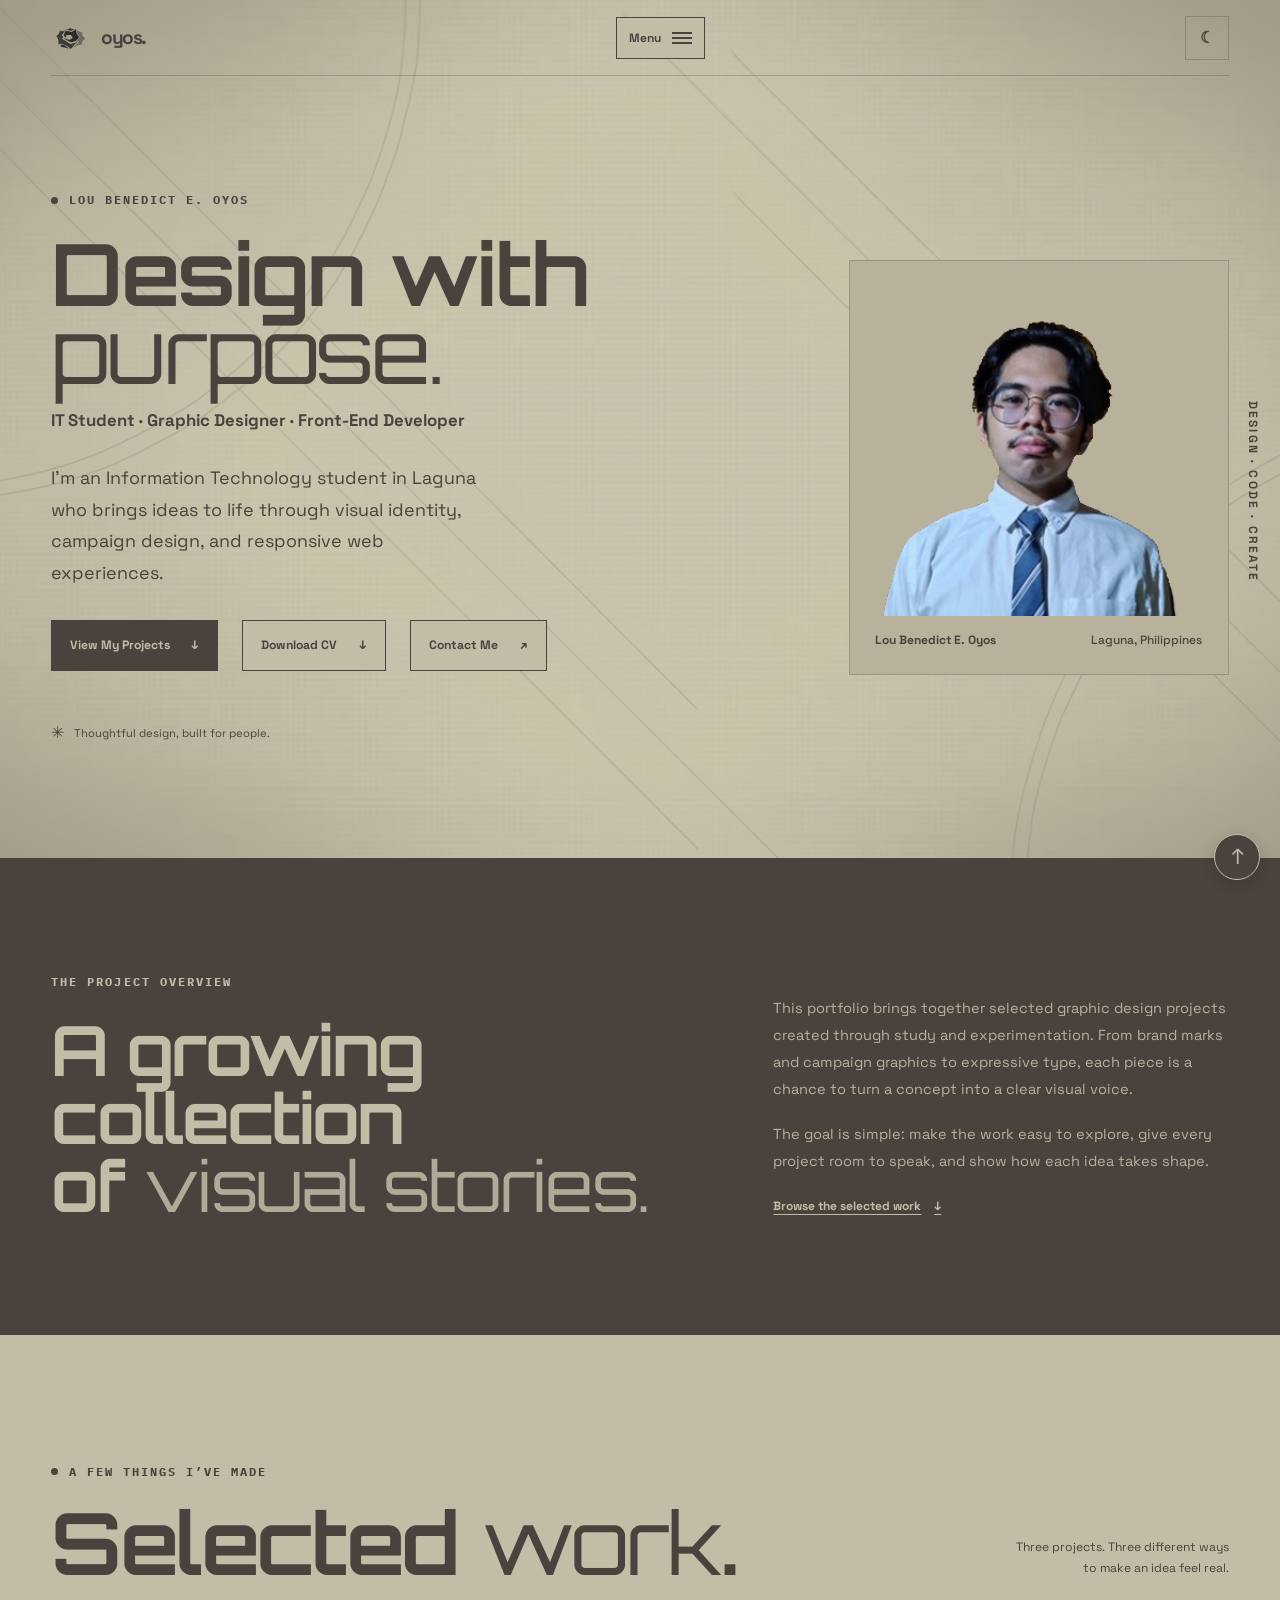
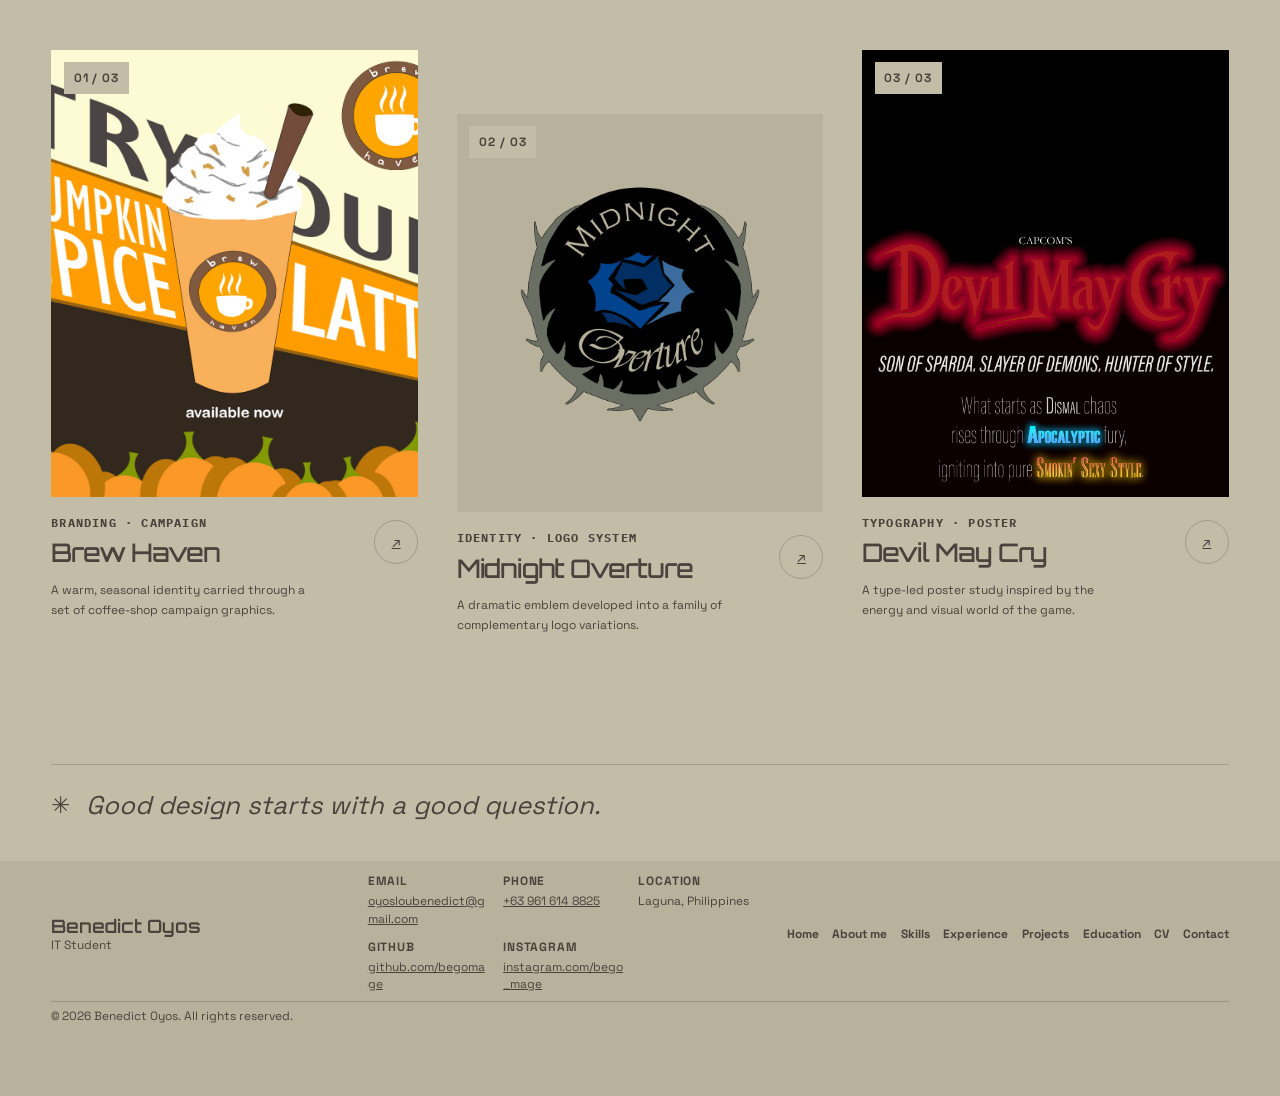
==== Final Project Oyos/index.html @ 5e1249a6 "Add files via upload" ====
<!doctype html>
<html lang="en">
  <head>
    <meta charset="utf-8">
    <meta name="viewport" content="width=device-width, initial-scale=1">
    <meta name="theme-color" content="#f5f1e8">
    <meta
      name="description"
      content="A graphic design portfolio by Oyos, featuring visual identities, campaign graphics, and typography."
    >
    <title>Oyos — Graphic Design Portfolio</title>
    <script>
      try {
        const theme = window.localStorage.getItem("oyos-theme");
        if (theme === "light" || theme === "dark") {
          document.documentElement.dataset.theme = theme;
        }
      } catch (error) {
        console.error("Unable to read the saved theme preference.", error);
      }
    </script>
    <link rel="stylesheet" href="styles.css">
    <script src="script.js" defer></script>
  </head>
  <body>
    <a class="skip-link" href="#main">Skip to content</a>

    <header class="site-header">
      <a class="wordmark" href="#home" aria-label="Oyos, home">
        <img class="wordmark-mark" src="assets/midnight-overture/MidnightOverture%20Icon%20Logo.png" alt="" aria-hidden="true">
        <span>oyos<span class="wordmark-period">.</span></span>
      </a>

      <button
        class="menu-toggle"
        type="button"
        aria-expanded="false"
        aria-controls="site-nav"
      >
        <span class="menu-toggle-label">Menu</span>
        <span class="menu-toggle-icon" aria-hidden="true"></span>
      </button>

      <nav class="site-nav" id="site-nav" aria-label="Main navigation">
        <a href="index.html#home" aria-current="page">Home</a>
        <a href="about.html">About me</a>
        <a href="skills.html">Skills</a>
        <a href="experience.html">Experience</a>
        <a href="projects.html">Projects</a>
        <a href="education.html">Education</a>
        <a href="cv.html">CV</a>
        <a href="contact.html">Contact</a>
      </nav>
      <button class="theme-toggle" type="button" aria-label="Switch to dark mode" aria-pressed="false" title="Switch to dark mode">
        <span class="theme-toggle-icon" aria-hidden="true">☾</span>
        <span class="theme-toggle-label">Dark mode</span>
      </button>
    </header>

    <main id="main">
      <section class="hero page-wrap" id="home" aria-labelledby="hero-title">
        <div class="hero-copy">
          <p class="eyebrow"><span class="eyebrow-dot"></span> Lou Benedict E. Oyos</p>
          <h1 id="hero-title">Design with<br><em>purpose.</em></h1>
          <p class="hero-title">IT Student · Graphic Designer · Front-End Developer</p>
          <p class="hero-intro">
            I’m an Information Technology student in Laguna who brings ideas to
            life through visual identity, campaign design, and responsive web
            experiences.
          </p>
          <div class="hero-actions">
            <a class="button button-dark" href="#work">View My Projects <span aria-hidden="true">↓</span></a>
            <a class="button button-outline" href="assets/cv%20oyos%20last.pdf" download="Lou-Benedict-Oyos-CV.pdf">Download CV <span aria-hidden="true">↓</span></a>
            <a class="button button-outline" href="contact.html">Contact Me <span aria-hidden="true">↗</span></a>
          </div>
          <p class="hero-note"><span aria-hidden="true">✳</span> Thoughtful design, built for people.</p>
        </div>

        <div class="hero-visual hero-visual-profile">
          <figure class="hero-art hero-profile">
            <img
              src="assets/profile-photo.png"
              alt="Portrait of Lou Benedict E. Oyos wearing glasses, a white shirt, and a tie."
              fetchpriority="high"
            >
            <figcaption>
              <span>Lou Benedict E. Oyos</span>
              <span>Laguna, Philippines</span>
            </figcaption>
          </figure>
          <span class="hero-side-note" aria-hidden="true">DESIGN · CODE · CREATE</span>
        </div>
      </section>

      <section class="overview-band" id="overview" aria-labelledby="overview-title">
        <div class="page-wrap overview-layout">
          <div>
            <p class="eyebrow eyebrow-light">The project overview</p>
            <h2 id="overview-title">A growing collection<br>of <em>visual stories.</em></h2>
          </div>
          <div class="overview-copy">
            <p>
              This portfolio brings together selected graphic design projects
              created through study and experimentation. From brand marks and
              campaign graphics to expressive type, each piece is a chance to
              turn a concept into a clear visual voice.
            </p>
            <p>
              The goal is simple: make the work easy to explore, give every
              project room to speak, and show how each idea takes shape.
            </p>
            <a class="text-link text-link-light" href="#work">Browse the selected work <span aria-hidden="true">↓</span></a>
          </div>
        </div>
      </section>

      <section class="work-section page-wrap" id="work" aria-labelledby="work-title">
        <div class="section-heading">
          <div>
            <p class="eyebrow"><span class="eyebrow-dot"></span> A few things I’ve made</p>
            <h2 id="work-title">Selected <em>work</em><span class="heading-period">.</span></h2>
          </div>
          <p class="section-aside">Three projects. Three different ways<br>to make an idea feel real.</p>
        </div>

        <div class="project-grid">
          <article class="project-card">
            <div class="project-image project-image-tall">
              <img
                src="assets/brewhaven/brew-haven-campaign.jpg"
                alt="Brew Haven seasonal campaign graphic featuring a Pumpkin Spice Latte."
                loading="lazy"
              >
              <span class="project-number">01 / 03</span>
            </div>
            <div class="project-meta">
              <div>
                <p class="project-category">Branding · Campaign</p>
                <h3>Brew Haven</h3>
              </div>
              <a class="project-arrow" href="projects/brew-haven/index.html" aria-label="View Brew Haven project details">↗</a>
            </div>
            <p class="project-description">A warm, seasonal identity carried through a set of coffee-shop campaign graphics.</p>
          </article>

          <article class="project-card project-card-offset">
            <div class="project-image project-image-square">
              <img
                src="assets/midnight-overture/midnight-overture-badge.jpg"
                alt="Midnight Overture badge logo with a blue rose, dark crest, and silver edging."
                loading="lazy"
              >
              <span class="project-number">02 / 03</span>
            </div>
            <div class="project-meta">
              <div>
                <p class="project-category">Identity · Logo system</p>
                <h3>Midnight Overture</h3>
              </div>
              <a class="project-arrow" href="projects/midnight-overture/index.html" aria-label="View Midnight Overture project details">↗</a>
            </div>
            <p class="project-description">A dramatic emblem developed into a family of complementary logo variations.</p>
          </article>

          <article class="project-card">
            <div class="project-image project-image-tall">
              <img
                src="assets/typography/devil-may-cry-typography.jpg"
                alt="Dark Devil May Cry typography poster with glowing red lettering and colorful type details."
                loading="lazy"
              >
              <span class="project-number">03 / 03</span>
            </div>
            <div class="project-meta">
              <div>
                <p class="project-category">Typography · Poster</p>
                <h3>Devil May Cry</h3>
              </div>
              <a class="project-arrow" href="projects/typography/index.html" aria-label="View Devil May Cry typography project details">↗</a>
            </div>
            <p class="project-description">A type-led poster study inspired by the energy and visual world of the game.</p>
          </article>
        </div>
      </section>

      <section class="closing-note page-wrap" aria-label="Portfolio note">
        <span class="closing-star" aria-hidden="true">✳</span>
        <p>Good design starts with a good question.</p>
      </section>
    </main>

    <a class="back-to-top" href="#" aria-label="Back to top">↑</a>

    <footer class="site-footer">
      <div class="page-wrap footer-inner">
        <div class="footer-identity">
          <p class="footer-name">Benedict Oyos</p>
          <p class="footer-title">IT Student</p>
        </div>
        <div class="footer-contact">
          <p><span>Email</span> <a href="mailto:oyosloubenedict@gmail.com">oyosloubenedict@gmail.com</a></p>
          <p><span>Phone</span> <a href="tel:+639616148825">+63 961 614 8825</a></p>
          <p><span>Location</span> Laguna, Philippines</p>
          <p><span>GitHub</span> <a href="https://github.com/begomage" target="_blank" rel="noopener noreferrer">github.com/begomage</a></p>
          <p><span>Instagram</span> <a href="https://www.instagram.com/bego_mage/" target="_blank" rel="noopener noreferrer">instagram.com/bego_mage</a></p>
        </div>
        <nav class="footer-nav" aria-label="Quick navigation">
          <a href="#home">Home</a>
          <a href="about.html">About me</a>
          <a href="skills.html">Skills</a>
          <a href="experience.html">Experience</a>
          <a href="projects.html">Projects</a>
          <a href="education.html">Education</a>
          <a href="cv.html">CV</a>
          <a href="contact.html">Contact</a>
        </nav>
        <p class="footer-copyright">© 2026 Benedict Oyos. All rights reserved.</p>
      </div>
    </footer>
  </body>
</html>
---- Final Project Oyos/styles.css ----
@import url("https://fonts.googleapis.com/css2?family=IBM+Plex+Mono:wght@400;500;600&family=Orbitron:wght@400;500;600;700&family=Space+Grotesk:wght@400;500;600;700&display=swap");

:root {
  color-scheme: light;
  --palette-deep: #4b413d;
  --palette-dark: #594e4a;
  --palette-muted: #b0ab98;
  --palette-mid: #b8b29d;
  --palette-light: #c3bda8;
  --paper: var(--palette-light);
  --paper-deep: var(--palette-mid);
  --ink: var(--palette-deep);
  --ink-soft: var(--palette-deep);
  --accent: var(--palette-deep);
  --accent-dark: var(--palette-deep);
  --line: rgba(75, 65, 61, 0.28);
  --surface: rgba(195, 189, 168, 0.62);
  --surface-hover: var(--palette-light);
  --display: "Orbitron", "Bahnschrift", "Segoe UI", sans-serif;
  --sans: "Space Grotesk", "Segoe UI", sans-serif;
  --mono: "IBM Plex Mono", Consolas, monospace;
}

:root[data-theme="dark"] {
  color-scheme: dark;
  --palette-deep: #2d2626;
  --palette-dark: #403737;
  --palette-muted: #514847;
  --palette-mid: #706665;
  --palette-light: #948b89;
  --paper: #2d2626;
  --paper-deep: #403737;
  --ink: #b7adab;
  --ink-soft: #b7adab;
  --accent: #b7adab;
  --accent-dark: #b7adab;
  --line: rgba(148, 139, 137, 0.32);
  --surface: #403737;
  --surface-hover: #514847;
}

* {
  box-sizing: border-box;
}

html {
  scroll-behavior: smooth;
  scroll-padding-top: 5.5rem;
}

body {
  margin: 0;
  background-color: var(--paper);
  background-image: url("imagebg/nierupscalebg.png");
  background-repeat: no-repeat;
  background-position: center center;
  background-attachment: fixed;
  background-size: cover;
  color: var(--ink);
  font-family: var(--sans);
  -webkit-font-smoothing: antialiased;
}

:root[data-theme="dark"] body {
  background-image:
    linear-gradient(rgba(42, 36, 36, 0.7), rgba(42, 36, 36, 0.7)),
    url("imagebg/nierupscalebg.png");
}

body,
button,
a {
  font-family: var(--sans);
}

a {
  color: inherit;
}

img {
  display: block;
  max-width: 100%;
}

::selection {
  background: var(--accent);
  color: var(--paper);
}

.skip-link {
  position: fixed;
  z-index: 10;
  top: 0.75rem;
  left: 0.75rem;
  padding: 0.8rem 1rem;
  transform: translateY(-160%);
  background: var(--ink);
  color: var(--paper);
}

.skip-link:focus {
  transform: translateY(0);
}

.page-wrap {
  width: min(100% - 8vw, 1240px);
  margin-inline: auto;
}

.site-header {
  position: relative;
  z-index: 5;
  display: flex;
  min-height: 88px;
  align-items: center;
  justify-content: space-between;
  width: min(100% - 8vw, 1400px);
  margin-inline: auto;
  border-bottom: 1px solid var(--line);
}

.wordmark {
  display: inline-flex;
  align-items: center;
  gap: 0.62rem;
  color: var(--ink);
  font-size: 1.2rem;
  font-weight: 800;
  letter-spacing: -0.075em;
  text-decoration: none;
}

.wordmark-mark {
  width: 40px;
  height: 40px;
  flex: 0 0 auto;
  object-fit: contain;
  filter: grayscale(1) sepia(0.25) brightness(0.68);
}

.wordmark-period,
.heading-period {
  color: var(--accent);
}

.site-nav {
  display: flex;
  align-items: center;
  gap: clamp(0.5rem, 1vw, 1rem);
  font-size: 0.78rem;
  font-weight: 650;
}

.theme-toggle {
  display: inline-flex;
  min-width: 44px;
  min-height: 44px;
  align-items: center;
  justify-content: center;
  gap: 0.5rem;
  padding: 0.55rem 0.7rem;
  border: 1px solid var(--line);
  background: transparent;
  color: var(--ink);
  cursor: pointer;
  font-size: 0.75rem;
  font-weight: 700;
  white-space: nowrap;
}

.theme-toggle:hover {
  background: var(--paper-deep);
}

.theme-toggle-icon {
  font-size: 1rem;
  line-height: 1;
}

.site-nav > a {
  position: relative;
  padding-block: 0.45rem;
  font-family: var(--display);
  text-transform: uppercase;
  transition: color 180ms ease;
}

.site-nav > a::after {
  position: absolute;
  right: 0;
  bottom: 0;
  left: 0;
  height: 2px;
  background: var(--accent);
  content: "";
  transform: scaleX(0);
  transform-origin: left center;
  transition: transform 220ms ease;
}

.site-nav > a:hover::after,
.site-nav > a[aria-current="page"]::after {
  transform: scaleX(1);
}

.site-nav > a[aria-current="page"] {
  color: var(--accent);
  font-weight: 700;
}

.site-nav a,
.footer-top {
  text-decoration: none;
}

.site-nav a:not([aria-current="page"]):hover,
.footer-top:hover {
  color: var(--accent-dark);
}

.menu-toggle {
  display: none;
}

.hero {
  display: grid;
  min-height: min(750px, calc(100svh - 89px));
  grid-template-columns: 1.05fr 0.95fr;
  align-items: center;
  gap: clamp(2rem, 6vw, 6rem);
  padding-block: clamp(4rem, 9vw, 8rem);
}

.eyebrow {
  display: flex;
  align-items: center;
  gap: 0.65rem;
  margin: 0 0 1.55rem;
  color: var(--ink-soft);
  font-size: 0.75rem;
  font-weight: 750;
  letter-spacing: 0.17em;
  line-height: 1.5;
  text-transform: uppercase;
}

.eyebrow-dot {
  width: 7px;
  height: 7px;
  flex: 0 0 auto;
  border-radius: 50%;
  background: var(--accent);
}

.hero h1,
.overview-layout h2,
.section-heading h2 {
  margin: 0;
  font-size: clamp(3.6rem, 7.7vw, 7rem);
  font-weight: 650;
  letter-spacing: -0.025em;
  line-height: 0.91;
}

.hero h1 em,
.overview-layout h2 em,
.section-heading h2 em {
  color: var(--accent);
  font-family: var(--display);
  font-weight: 400;
  letter-spacing: -0.025em;
}

.hero h1 {
  font-size: clamp(3.2rem, 6.7vw, 6rem);
}

.hero-title {
  margin: 1.15rem 0 0;
  color: var(--accent);
  font-size: clamp(0.9rem, 1.4vw, 1.05rem);
  font-weight: 700;
  line-height: 1.5;
}

.hero-intro {
  max-width: 430px;
  margin: 1.8rem 0 0;
  color: var(--ink-soft);
  font-size: clamp(1rem, 1.4vw, 1.12rem);
  line-height: 1.75;
}

.hero-actions {
  display: flex;
  align-items: center;
  flex-wrap: wrap;
  gap: 1rem 1.5rem;
  margin-top: 2rem;
}

.button {
  display: inline-flex;
  min-height: 51px;
  align-items: center;
  justify-content: center;
  gap: 1.35rem;
  padding: 0.85rem 1.15rem;
  font-size: 0.76rem;
  font-weight: 700;
  text-decoration: none;
  transition: transform 180ms ease, background 180ms ease;
}

.button:hover {
  transform: translateY(-2px);
}

.button-dark {
  background: var(--ink);
  color: var(--paper);
}

.button-dark:hover {
  background: var(--accent-dark);
}

.button-outline {
  border: 1px solid var(--ink);
  background: var(--paper);
  color: var(--ink);
}

.button-outline:hover {
  background: var(--paper-deep);
}

.text-link {
  display: inline-flex;
  align-items: center;
  gap: 0.8rem;
  font-size: 0.75rem;
  font-weight: 700;
  text-decoration-thickness: 1px;
  text-underline-offset: 4px;
}

.text-link:hover {
  color: var(--accent-dark);
}

.hero-note {
  display: flex;
  align-items: center;
  gap: 0.6rem;
  margin: 3.2rem 0 0;
  color: var(--ink-soft);
  font-size: 0.7rem;
}

.hero-note span {
  color: var(--accent);
  font-size: 1rem;
}

.hero-visual {
  position: relative;
  width: min(100%, 465px);
  justify-self: end;
  padding: clamp(0.8rem, 2vw, 1.4rem);
  border: 1px solid var(--line);
  background: var(--surface);
}

.hero-visual-profile {
  width: min(100%, 380px);
  background: var(--paper-deep);
}

.hero-art {
  margin: 0;
  padding: clamp(0.65rem, 1.6vw, 1.15rem);
  background: var(--paper);
}

.hero-art img {
  width: 100%;
  aspect-ratio: 1 / 1.03;
  object-fit: cover;
  mix-blend-mode: multiply;
}

.hero-art.hero-profile {
  padding: 0;
  background: transparent;
}

.hero-profile img {
  aspect-ratio: 1 / 1;
  background: transparent;
  object-fit: contain;
  mix-blend-mode: normal;
}

.hero-art figcaption {
  display: flex;
  justify-content: space-between;
  gap: 1rem;
  padding: 1rem 0.2rem 0.2rem;
  font-size: 0.75rem;
  font-weight: 700;
}

.hero-art figcaption > span:last-child {
  color: var(--ink-soft);
  font-size: 0.75rem;
  font-weight: 500;
}

.caption-index {
  margin-right: 0.45rem;
  color: var(--ink);
}

.hero-stamp {
  position: absolute;
  z-index: 1;
  top: -27px;
  right: -27px;
  display: grid;
  width: 82px;
  height: 82px;
  align-content: center;
  justify-items: center;
  border-radius: 50%;
  background: var(--accent-dark);
  color: var(--paper);
  font-size: 0.75rem;
  font-weight: 800;
  letter-spacing: 0.12em;
  line-height: 1.4;
  transform: rotate(10deg);
}

.hero-stamp-star {
  margin-top: 0.1rem;
  font-size: 0.95rem;
}

.hero-side-note {
  position: absolute;
  right: -2.1rem;
  bottom: 22%;
  color: var(--ink-soft);
  font-size: 0.75rem;
  font-weight: 750;
  letter-spacing: 0.18em;
  writing-mode: vertical-rl;
}

.overview-band {
  padding-block: clamp(4.5rem, 9vw, 8rem);
  background: var(--ink);
  color: var(--paper);
}

:root[data-theme="dark"] .overview-band,
:root[data-theme="dark"] .about-bio-band {
  background: var(--paper-deep);
  color: var(--ink);
}

:root[data-theme="dark"] .overview-copy p,
:root[data-theme="dark"] .about-bio-copy p {
  color: var(--ink);
}

:root[data-theme="dark"] .overview-layout h2 em,
:root[data-theme="dark"] .about-bio-layout h2 em {
  color: var(--ink);
}

.overview-layout {
  display: grid;
  grid-template-columns: 1fr 0.75fr;
  align-items: end;
  gap: clamp(2rem, 9vw, 9rem);
}

.eyebrow-light {
  color: var(--paper);
}

.overview-layout h2 {
  font-size: clamp(2.9rem, 5.4vw, 5.4rem);
  line-height: 0.98;
}

.overview-layout h2 em {
  color: var(--palette-muted);
}

.overview-copy {
  padding-bottom: 0.25rem;
}

.overview-copy p {
  margin: 0 0 1.1rem;
  color: var(--palette-mid);
  font-size: 0.91rem;
  line-height: 1.85;
}

.text-link-light {
  margin-top: 0.4rem;
  color: var(--paper);
}

.text-link-light:hover {
  color: var(--paper);
}

.work-section {
  padding-block: clamp(5rem, 10vw, 9rem);
}

.section-heading {
  display: flex;
  align-items: end;
  justify-content: space-between;
  gap: 2rem;
  margin-bottom: clamp(2.5rem, 5vw, 4.5rem);
}

.section-heading .eyebrow {
  margin-bottom: 1.2rem;
}

.section-heading h2 {
  font-size: clamp(3.4rem, 6.7vw, 6rem);
  line-height: 1;
}

.section-aside {
  margin: 0 0 0.45rem;
  color: var(--ink-soft);
  font-size: 0.76rem;
  line-height: 1.7;
  text-align: right;
}

.project-grid {
  display: grid;
  grid-template-columns: repeat(3, minmax(0, 1fr));
  align-items: start;
  gap: clamp(1.2rem, 3vw, 2.6rem);
}

.project-card-offset {
  margin-top: 4rem;
}

.project-image {
  position: relative;
  display: grid;
  overflow: hidden;
  place-items: center;
  background: var(--paper-deep);
}

.project-image-tall {
  aspect-ratio: 0.82;
}

.project-image-square {
  aspect-ratio: 0.92;
}

.project-image img {
  width: 100%;
  height: 100%;
  object-fit: cover;
  transition: transform 450ms cubic-bezier(0.2, 0.7, 0.2, 1);
}

.project-card:hover .project-image img {
  transform: scale(1.035);
}

.project-card:nth-child(2) .project-image img {
  object-fit: contain;
  mix-blend-mode: multiply;
}

.project-card:nth-child(3) .project-image img {
  object-position: center 43%;
}

.project-number {
  position: absolute;
  top: 0.8rem;
  left: 0.8rem;
  padding: 0.5rem 0.6rem;
  background: var(--paper);
  color: var(--ink);
  font-size: 0.75rem;
  font-weight: 750;
  letter-spacing: 0.08em;
}

.project-meta {
  display: flex;
  align-items: center;
  justify-content: space-between;
  gap: 1rem;
  margin-top: 1.1rem;
}

.project-category {
  margin: 0 0 0.42rem;
  color: var(--ink-soft);
  font-size: 0.75rem;
  font-weight: 700;
  letter-spacing: 0.1em;
  text-transform: uppercase;
}

.project-meta h3 {
  margin: 0;
  font-family: var(--display);
  font-size: clamp(1.3rem, 2vw, 1.75rem);
  font-weight: 500;
  letter-spacing: -0.04em;
}

.project-arrow {
  display: grid;
  width: 44px;
  height: 44px;
  flex: 0 0 auto;
  place-items: center;
  border: 1px solid var(--line);
  border-radius: 50%;
  color: var(--accent-dark);
  font-size: 0.9rem;
}

.project-description {
  max-width: 34ch;
  margin: 0.7rem 0 0;
  color: var(--ink-soft);
  font-size: 0.75rem;
  line-height: 1.7;
}

.about-intro {
  padding-block: clamp(4rem, 9vw, 7rem) 3.5rem;
}

.about-intro h1 {
  margin: 0;
  font-size: clamp(3.8rem, 8vw, 7rem);
  font-weight: 650;
  letter-spacing: -0.025em;
  line-height: 0.95;
}

.about-intro h1 em,
.about-section-heading h2 em,
.about-bio-layout h2 em {
  color: var(--accent);
  font-family: var(--display);
  font-weight: 400;
}

.about-lede {
  max-width: 54ch;
  margin: 1.5rem 0 0;
  color: var(--ink-soft);
  font-size: 0.95rem;
  line-height: 1.75;
}

.about-details {
  padding-block: 1rem clamp(4rem, 8vw, 7rem);
}

.about-section-heading {
  display: flex;
  align-items: end;
  justify-content: space-between;
  gap: 2rem;
  margin-bottom: 2rem;
}

.about-section-heading .eyebrow {
  margin-bottom: 1rem;
}

.about-section-heading h2,
.about-bio-layout h2 {
  margin: 0;
  font-size: clamp(2.5rem, 5.5vw, 4.7rem);
  font-weight: 650;
  letter-spacing: -0.075em;
  line-height: 1;
}

.about-aside {
  max-width: 28ch;
  margin: 0 0 0.4rem;
  color: var(--ink-soft);
  font-size: 0.76rem;
  line-height: 1.7;
  text-align: right;
}

.about-info-grid {
  display: grid;
  grid-template-columns: repeat(3, minmax(0, 1fr));
  gap: 1px;
  margin: 0;
  border: 1px solid var(--line);
  background: var(--line);
}

.about-info-item {
  min-width: 0;
  padding: 1.25rem;
  background: var(--paper);
}

.about-info-item dt {
  margin-bottom: 0.65rem;
  color: var(--ink-soft);
  font-size: 0.75rem;
  font-weight: 750;
  letter-spacing: 0.1em;
  text-transform: uppercase;
}

.about-info-item dd {
  margin: 0;
  font-family: var(--sans);
  font-size: 1.1rem;
  line-height: 1.5;
  overflow-wrap: anywhere;
}

.contact-section {
  padding-block: 0.5rem clamp(4rem, 8vw, 7rem);
}

.contact-layout {
  display: grid;
  grid-template-columns: minmax(0, 0.8fr) minmax(0, 1.2fr);
  gap: clamp(2rem, 6vw, 5rem);
}

.contact-details h2,
.contact-form-panel h2 {
  margin: 0 0 1.5rem;
  font-size: clamp(2rem, 4vw, 3.2rem);
  font-weight: 650;
  letter-spacing: -0.06em;
  line-height: 1.05;
}

.contact-details h2 em,
.contact-form-panel h2 em {
  color: var(--accent);
  font-family: var(--display);
  font-weight: 400;
}

.contact-details h3 {
  margin: 2rem 0 1rem;
  font-size: 1.1rem;
}

.contact-list {
  display: grid;
  gap: 1px;
  margin: 0;
  border: 1px solid var(--line);
  background: var(--line);
}

.contact-list > div {
  padding: 1rem 1.1rem;
  background: var(--paper);
}

.contact-list dt,
.contact-field label {
  display: block;
  margin-bottom: 0.45rem;
  color: var(--ink-soft);
  font-size: 0.75rem;
  font-weight: 750;
  letter-spacing: 0.1em;
  text-transform: uppercase;
}

.contact-list dd {
  margin: 0;
  font-size: 0.94rem;
  line-height: 1.55;
  overflow-wrap: anywhere;
}

.contact-list a {
  text-decoration-thickness: 1px;
  text-underline-offset: 3px;
}

.contact-form-note {
  margin: -0.5rem 0 1.5rem;
  color: var(--ink-soft);
  font-size: 0.82rem;
  line-height: 1.65;
}

.contact-form {
  display: grid;
  grid-template-columns: repeat(2, minmax(0, 1fr));
  gap: 1.1rem;
}

.contact-field {
  min-width: 0;
}

.contact-field-full {
  grid-column: 1 / -1;
}

.contact-field input,
.contact-field textarea {
  width: 100%;
  min-height: 48px;
  padding: 0.75rem 0.85rem;
  border: 1px solid var(--line);
  border-radius: 0;
  background: var(--paper);
  color: var(--ink);
  font: inherit;
}

.contact-field textarea {
  min-height: 155px;
  resize: vertical;
}

.contact-submit {
  width: fit-content;
  border: 0;
  cursor: pointer;
  font: inherit;
}

.contact-form-status {
  align-self: center;
  margin: 0;
  color: var(--ink-soft);
  font-size: 0.78rem;
  line-height: 1.5;
}

.contact-honeypot {
  position: absolute;
  width: 1px;
  height: 1px;
  overflow: hidden;
  clip: rect(0, 0, 0, 0);
  clip-path: inset(50%);
  white-space: nowrap;
}

.about-bio-band {
  padding-block: clamp(4rem, 8vw, 7rem);
  background: var(--ink);
  color: var(--paper);
}

.about-bio-layout {
  display: grid;
  grid-template-columns: 0.8fr 1fr;
  align-items: start;
  gap: clamp(2rem, 8vw, 7rem);
}

.about-bio-layout .eyebrow {
  color: var(--paper);
}

.about-bio-layout h2 em {
  color: var(--palette-muted);
}

.about-bio-copy p {
  margin: 0 0 1.1rem;
  color: var(--palette-mid);
  font-size: 0.92rem;
  line-height: 1.9;
}

.about-bio-copy strong {
  color: var(--paper);
  font-weight: 650;
}

.skills-intro {
  padding-block: clamp(4rem, 9vw, 7rem) 3rem;
}

.skills-intro h1 {
  margin: 0;
  font-size: clamp(3.8rem, 8vw, 7rem);
  font-weight: 650;
  letter-spacing: -0.025em;
  line-height: 0.95;
}

.skills-intro h1 em,
.skill-category-heading h2 em {
  color: var(--accent);
  font-family: var(--display);
  font-weight: 400;
}

.skills-lede {
  max-width: 58ch;
  margin: 1.5rem 0 0;
  color: var(--ink-soft);
  font-size: 0.95rem;
  line-height: 1.75;
}

.skills-section {
  padding-block: 1rem clamp(4rem, 8vw, 7rem);
}

.experience-section {
  padding-block: 1rem clamp(4rem, 8vw, 7rem);
}

.experience-timeline {
  position: relative;
  display: grid;
  gap: 1.5rem;
  margin: 0;
  padding: 0 0 0 2.5rem;
  list-style: none;
}

.experience-timeline::before {
  position: absolute;
  top: 0.7rem;
  bottom: 0.7rem;
  left: 6px;
  width: 2px;
  background: var(--palette-dark);
  content: "";
}

.experience-entry {
  position: relative;
  min-width: 0;
}

.experience-entry::before {
  position: absolute;
  top: 1.55rem;
  left: -2.5rem;
  width: 14px;
  height: 14px;
  border: 3px solid var(--paper);
  border-radius: 50%;
  background: var(--palette-dark);
  content: "";
}

.experience-card {
  padding: clamp(1.25rem, 3vw, 2rem);
  border: 1px solid var(--line);
  background: var(--surface);
}

.experience-date {
  margin: 0 0 0.85rem;
  color: var(--ink-soft);
  font-family: var(--mono);
  font-size: 0.75rem;
  font-weight: 600;
  letter-spacing: 0.04em;
}

.experience-card-heading h3 {
  margin: 0;
  font-size: clamp(1.4rem, 3vw, 2rem);
  font-weight: 600;
  line-height: 1.2;
}

.experience-organization {
  margin: 0.35rem 0 0;
  color: var(--ink-soft);
  font-size: 0.9rem;
  font-weight: 600;
}

.experience-details {
  display: flex;
  flex-wrap: wrap;
  gap: 0.8rem 2rem;
  margin: 1.25rem 0;
  padding-block: 1rem;
  border-block: 1px solid var(--line);
}

.experience-details div {
  min-width: min(100%, 12rem);
}

.experience-details dt {
  margin-bottom: 0.3rem;
  color: var(--ink-soft);
  font-family: var(--mono);
  font-size: 0.75rem;
  font-weight: 600;
  letter-spacing: 0.08em;
  text-transform: uppercase;
}

.experience-details dd {
  margin: 0;
  font-size: 0.82rem;
  line-height: 1.55;
}

.experience-summary,
.experience-highlights {
  color: var(--ink-soft);
  font-size: 0.84rem;
  line-height: 1.75;
}

.experience-summary {
  margin: 0 0 1.25rem;
}

.experience-card h4 {
  margin: 0 0 0.6rem;
  font-size: 0.75rem;
  font-weight: 700;
}

.experience-highlights {
  display: grid;
  gap: 0.35rem;
  margin: 0;
  padding-left: 1.15rem;
}

.experience-highlights li::marker {
  color: var(--palette-dark);
}

.skill-category {
  padding-block: 2.5rem;
  border-top: 1px solid var(--line);
}

.skill-category-heading {
  display: flex;
  align-items: end;
  justify-content: space-between;
  gap: 2rem;
  margin-bottom: 1.5rem;
}

.skill-category-heading .eyebrow {
  margin-bottom: 0.85rem;
}

.skill-category-heading h2 {
  margin: 0;
  font-size: clamp(2.3rem, 4.7vw, 4rem);
  font-weight: 650;
  letter-spacing: -0.075em;
  line-height: 1;
}

.skill-category-note {
  max-width: 32ch;
  margin: 0 0 0.25rem;
  color: var(--ink-soft);
  font-size: 0.76rem;
  line-height: 1.7;
  text-align: right;
}

.skill-grid {
  display: grid;
  grid-template-columns: repeat(4, minmax(0, 1fr));
  gap: 0.8rem;
  margin: 0;
  padding: 0;
  list-style: none;
}

.skill-card {
  display: flex;
  min-height: 78px;
  align-items: center;
  gap: 0.8rem;
  padding: 1rem;
  border: 1px solid var(--line);
  background: var(--surface);
  font-family: var(--sans);
  font-size: 1rem;
  line-height: 1.35;
  transition: transform 180ms ease, background 180ms ease;
}

.skill-card::before {
  width: 8px;
  height: 8px;
  flex: 0 0 auto;
  border-radius: 50%;
  background: var(--accent);
  content: "";
}

.skill-card:hover {
  transform: translateY(-2px);
  background: var(--surface-hover);
}

.skill-category-professional .skill-card::before {
  border-radius: 0;
  transform: rotate(45deg);
}

.projects-intro {
  padding-block: clamp(4rem, 9vw, 7rem) 3rem;
}

.projects-intro h1 {
  margin: 0;
  font-size: clamp(3.8rem, 8vw, 7rem);
  font-weight: 650;
  letter-spacing: -0.025em;
  line-height: 0.95;
}

.projects-intro h1 em {
  color: var(--accent);
  font-family: var(--display);
  font-weight: 400;
}

.projects-lede {
  max-width: 58ch;
  margin: 1.5rem 0 0;
  color: var(--ink-soft);
  font-size: 0.95rem;
  line-height: 1.75;
}

.project-search {
  margin-bottom: 1rem;
  padding: 1.3rem;
  border: 1px solid var(--line);
  background: var(--surface);
}

.project-search h2 {
  margin: 0 0 1rem;
  font-family: var(--display);
  font-size: 1.5rem;
  font-weight: 500;
}

.project-search-controls {
  display: grid;
  grid-template-columns: minmax(220px, 2fr) repeat(2, minmax(160px, 1fr));
  align-items: end;
  gap: 0.8rem;
}

.project-search-field {
  display: grid;
  gap: 0.4rem;
}

.project-search-field label {
  color: var(--ink-soft);
  font-size: 0.75rem;
  font-weight: 750;
  letter-spacing: 0.08em;
  text-transform: uppercase;
}

.project-search-field input,
.project-search-field select {
  width: 100%;
  min-height: 44px;
  padding: 0.65rem 0.75rem;
  border: 1px solid var(--line);
  border-radius: 0;
  background: var(--paper);
  color: var(--ink);
  font: inherit;
  font-size: 0.78rem;
}

.project-search-field input::placeholder {
  color: var(--ink-soft);
  opacity: 0.8;
}

.project-search-count,
.project-search-empty {
  margin: 0.85rem 0 0;
  color: var(--ink-soft);
  font-size: 0.75rem;
}

.project-search-empty {
  padding-block: 0 1rem;
}

.album-card[hidden],
.project-search-empty[hidden] {
  display: none;
}

.projects-list {
  display: grid;
  gap: 1.5rem;
  padding-block: 1rem 2.5rem;
}

.album-card {
  padding: clamp(1.2rem, 3vw, 2.3rem);
  border: 1px solid var(--line);
  background: var(--surface);
}

.album-heading {
  display: flex;
  align-items: start;
  justify-content: space-between;
  gap: 1rem;
  margin-bottom: 1.4rem;
}

.album-heading .eyebrow {
  margin-bottom: 0.6rem;
}

.album-heading h2 {
  margin: 0;
  font-family: var(--display);
  font-size: clamp(1.8rem, 3vw, 2.6rem);
  font-weight: 500;
  letter-spacing: -0.01em;
  line-height: 1.1;
}

.album-heading h2 em {
  color: var(--accent);
  font-weight: 400;
}

.album-description {
  max-width: 60ch;
  margin: 0.75rem 0 0;
  color: var(--ink-soft);
  font-size: 0.82rem;
  line-height: 1.7;
}

.portfolio-status {
  flex: 0 0 auto;
  padding: 0.45rem 0.6rem;
  border: 1px solid var(--line);
  color: var(--ink-soft);
  font-size: 0.75rem;
  font-weight: 700;
  letter-spacing: 0.07em;
  text-transform: uppercase;
}

.portfolio-meta {
  display: grid;
  grid-template-columns: repeat(3, minmax(0, 1fr));
  gap: 0.9rem 1.2rem;
  margin: 0 0 1.5rem;
}

.portfolio-meta dt {
  margin-bottom: 0.35rem;
  color: var(--ink-soft);
  font-size: 0.75rem;
  font-weight: 750;
  letter-spacing: 0.08em;
  text-transform: uppercase;
}

.portfolio-meta dd {
  margin: 0;
  font-size: 0.76rem;
  line-height: 1.5;
  overflow-wrap: anywhere;
}

.album-gallery {
  display: grid;
  grid-template-columns: repeat(4, minmax(0, 1fr));
  gap: 0.8rem;
}

.album-details-link {
  width: fit-content;
  margin-top: 1.3rem;
}

.album-image {
  display: flex;
  min-width: 0;
  flex-direction: column;
  gap: 0.55rem;
  color: inherit;
  font-size: 0.75rem;
  font-weight: 650;
  line-height: 1.45;
  text-decoration: none;
}

.album-image img {
  width: 100%;
  aspect-ratio: 1 / 0.82;
  border: 1px solid var(--line);
  background: var(--paper);
  object-fit: contain;
  transition: transform 250ms ease, box-shadow 250ms ease;
}

.album-image:hover img {
  transform: translateY(-3px);
  box-shadow: 0 8px 18px rgba(75, 65, 61, 0.14);
}

.album-image:focus-visible {
  outline: none;
}

.album-image:focus-visible img {
  outline: 3px solid var(--accent);
  outline-offset: 3px;
}

.projects-note {
  padding-bottom: 2.5rem;
  color: var(--ink-soft);
  font-size: 0.75rem;
  line-height: 1.7;
}

.portfolio-actions {
  display: flex;
  flex-wrap: wrap;
  gap: 0.75rem;
  margin-top: auto;
  padding-top: 1.5rem;
}

.portfolio-actions .button {
  width: fit-content;
  min-height: 44px;
}

.projects-note {
  padding-bottom: 2.5rem;
  color: var(--ink-soft);
  font-size: 0.75rem;
  line-height: 1.7;
}

.project-detail-intro {
  padding-block: clamp(3.5rem, 8vw, 6rem) 2.5rem;
}

.project-detail-intro .eyebrow {
  margin-bottom: 1rem;
}

.project-detail-intro h1 {
  margin: 0;
  font-size: clamp(3.1rem, 7vw, 6rem);
  font-weight: 650;
  letter-spacing: -0.025em;
  line-height: 0.98;
}

.project-detail-intro h1 em {
  color: var(--accent);
  font-family: var(--display);
  font-weight: 400;
}

.project-detail-lede {
  max-width: 62ch;
  margin: 1.2rem 0 0;
  color: var(--ink-soft);
  font-size: 0.95rem;
  line-height: 1.75;
}

.project-detail-body {
  display: grid;
  grid-template-columns: minmax(0, 1.5fr) minmax(240px, 0.65fr);
  align-items: start;
  gap: clamp(2rem, 6vw, 5rem);
  padding-bottom: clamp(4rem, 8vw, 7rem);
}

.project-detail-sections {
  display: grid;
  gap: 0;
}

.project-detail-section {
  padding-block: 1.5rem;
  border-top: 1px solid var(--line);
}

.project-detail-section h2 {
  margin: 0 0 0.65rem;
  font-family: var(--display);
  font-size: 1.65rem;
  font-weight: 500;
  letter-spacing: -0.01em;
}

.project-detail-section p,
.project-detail-section li {
  color: var(--ink-soft);
  font-size: 0.84rem;
  line-height: 1.8;
}

.project-detail-section p {
  margin: 0;
}

.project-detail-section ul {
  display: grid;
  gap: 0.4rem;
  margin: 0;
  padding-left: 1.2rem;
}

.project-detail-sidebar {
  padding: 1.3rem;
  border: 1px solid var(--line);
  background: var(--surface);
}

.project-detail-sidebar h2 {
  margin: 0 0 1rem;
  font-size: 0.75rem;
  font-weight: 750;
  letter-spacing: 0.12em;
  text-transform: uppercase;
}

.project-detail-meta {
  display: grid;
  gap: 1rem;
  margin: 0;
}

.project-detail-meta dt {
  margin-bottom: 0.3rem;
  color: var(--ink-soft);
  font-size: 0.75rem;
  font-weight: 750;
  letter-spacing: 0.08em;
  text-transform: uppercase;
}

.project-detail-meta dd {
  margin: 0;
  font-size: 0.8rem;
  line-height: 1.6;
  overflow-wrap: anywhere;
}

.project-screenshots {
  padding-block: 2rem;
  border-top: 1px solid var(--line);
}

.project-screenshots h2 {
  margin: 0 0 1.3rem;
  font-size: clamp(2rem, 4vw, 3rem);
  font-weight: 650;
  letter-spacing: -0.07em;
}

.project-screenshot-grid {
  display: grid;
  grid-template-columns: repeat(3, minmax(0, 1fr));
  gap: 0.85rem;
}

.project-screenshot {
  display: flex;
  min-width: 0;
  flex-direction: column;
  gap: 0.5rem;
  color: inherit;
  font-size: 0.75rem;
  font-weight: 650;
  line-height: 1.5;
  text-decoration: none;
}

.project-screenshot img {
  width: 100%;
  aspect-ratio: 1 / 0.82;
  border: 1px solid var(--line);
  background: var(--paper);
  object-fit: contain;
  transition: transform 250ms ease;
}

.project-screenshot:hover img {
  transform: translateY(-3px);
}

.project-links {
  display: flex;
  flex-wrap: wrap;
  gap: 1.25rem;
  margin-top: 1.4rem;
}

.project-detail-back {
  margin-top: 1rem;
}

.closing-note {
  display: flex;
  align-items: center;
  gap: 1rem;
  padding-block: 1.5rem 2.5rem;
  border-top: 1px solid var(--line);
}

.closing-star {
  color: var(--accent);
  font-size: 1.45rem;
}

.closing-note p {
  margin: 0;
  font-family: var(--sans);
  font-size: clamp(1.15rem, 2vw, 1.65rem);
  font-style: italic;
}

.closing-note .text-link {
  margin-left: auto;
}

.site-footer {
  padding-block: 0.8rem 4.5rem;
  background: var(--paper-deep);
}

.footer-inner {
  display: grid;
  grid-template-columns: minmax(0, 1fr) minmax(0, 1.35fr) auto;
  grid-template-areas:
    "identity contact nav"
    "copyright copyright copyright";
  align-items: center;
  gap: 0.45rem 1.5rem;
}

.footer-identity {
  grid-area: identity;
}

.footer-name,
.footer-title,
.footer-contact p,
.footer-copyright {
  margin: 0;
}

.footer-name {
  font-family: var(--display);
  font-size: 1.15rem;
  font-weight: 600;
}

.footer-title {
  color: var(--ink-soft);
  font-size: 0.75rem;
}

.footer-contact {
  display: grid;
  grid-area: contact;
  grid-template-columns: repeat(3, minmax(0, 1fr));
  gap: 0.7rem;
}

.footer-contact p {
  color: var(--ink-soft);
  font-size: 0.75rem;
  line-height: 1.45;
  overflow-wrap: anywhere;
}

.footer-contact span {
  display: block;
  margin-bottom: 0.15rem;
  color: var(--ink);
  font-size: 0.75rem;
  font-weight: 750;
  letter-spacing: 0.07em;
  text-transform: uppercase;
}

h1,
h2,
h3 {
  font-family: var(--display);
  font-style: normal;
  letter-spacing: -0.02em;
}

h1 em,
h2 em,
h3 em {
  font-style: normal;
}

.eyebrow,
.project-category,
.portfolio-status,
.project-search-field label {
  font-family: var(--mono);
}

.footer-nav {
  display: flex;
  grid-area: nav;
  flex-wrap: wrap;
  justify-content: flex-end;
  gap: 0.5rem 0.85rem;
  font-size: 0.75rem;
  font-weight: 700;
}

.footer-nav a {
  text-decoration: none;
}

.footer-nav a:hover {
  color: var(--accent-dark);
}

.footer-copyright {
  grid-area: copyright;
  padding-top: 0.4rem;
  border-top: 1px solid var(--line);
  color: var(--ink-soft);
  font-size: 0.75rem;
}

.back-to-top {
  position: fixed;
  z-index: 6;
  right: 1.25rem;
  bottom: 1.25rem;
  display: grid;
  width: 46px;
  height: 46px;
  place-items: center;
  border: 1px solid var(--paper);
  border-radius: 50%;
  background: var(--ink);
  color: var(--paper);
  font-size: 1.35rem;
  line-height: 1;
  text-decoration: none;
  box-shadow: 0 4px 14px rgba(37, 35, 31, 0.2);
  transition: transform 180ms ease, background 180ms ease;
}

.back-to-top:hover {
  transform: translateY(-3px);
  background: var(--accent);
}

:focus-visible {
  outline: 3px solid var(--accent);
  outline-offset: 4px;
}

.site-footer :focus-visible {
  outline-color: var(--accent);
}

@media (max-width: 800px) {
  .site-header {
    min-height: 76px;
  }

  .hero {
    min-height: auto;
    grid-template-columns: 1fr 0.88fr;
    gap: 2rem;
    padding-block: 5rem;
  }

  .hero h1 {
    font-size: clamp(3.5rem, 9vw, 5.5rem);
  }

  .hero-visual {
    width: min(100%, 380px);
  }

  .hero-side-note {
    right: -1.5rem;
  }

  .overview-layout {
    grid-template-columns: 1fr 0.9fr;
    gap: 3rem;
  }

  .about-info-grid {
    grid-template-columns: repeat(2, minmax(0, 1fr));
  }

  .about-bio-layout {
    grid-template-columns: 1fr 1fr;
    gap: 2.5rem;
  }

  .project-detail-body {
    grid-template-columns: minmax(0, 1.2fr) minmax(220px, 0.8fr);
    gap: 2rem;
  }

  .project-search-controls {
    grid-template-columns: repeat(2, minmax(0, 1fr));
  }

  .project-search-field:first-child {
    grid-column: 1 / -1;
  }

  .album-gallery {
    grid-template-columns: repeat(3, minmax(0, 1fr));
  }

  .footer-inner {
    grid-template-columns: minmax(0, 1fr) minmax(0, 1.4fr);
    grid-template-areas:
      "identity nav"
      "contact contact"
      "copyright copyright";
  }

  .footer-nav {
    align-self: center;
  }

  .skill-grid {
    grid-template-columns: repeat(3, minmax(0, 1fr));
  }

  .project-grid {
    gap: 1.2rem;
  }
}

@media (max-width: 1320px) {
  .site-header {
    min-height: 76px;
  }

  .site-nav {
    position: absolute;
    top: calc(100% + 1px);
    right: 0;
    left: 0;
    display: flex;
    align-items: stretch;
    flex-direction: column;
    gap: 0;
    padding: 0.6rem 1.1rem 1rem;
    border: 1px solid var(--line);
    background: var(--paper);
  }

  .has-menu-script .menu-toggle {
    display: inline-flex;
  }

  .has-menu-script .site-nav {
    display: none;
    box-shadow: 0 12px 20px rgba(37, 35, 31, 0.08);
  }

  .has-menu-script .site-nav.is-open {
    display: flex;
  }

  .site-nav a {
    padding: 0.9rem 0;
  }

  .site-nav > a::after {
    right: auto;
    bottom: 0.45rem;
    width: 2.5rem;
  }

  .menu-toggle {
    display: none;
    align-items: center;
    gap: 0.7rem;
    min-height: 42px;
    padding: 0.55rem 0.75rem;
    border: 1px solid var(--ink);
    background: var(--paper);
    color: var(--ink);
    cursor: pointer;
    font-size: 0.75rem;
    font-weight: 700;
  }

  .menu-toggle-icon,
  .menu-toggle-icon::before,
  .menu-toggle-icon::after {
    display: block;
    width: 20px;
    height: 2px;
    background: currentColor;
    transition: transform 180ms ease;
  }

  .menu-toggle-icon {
    position: relative;
  }

  .menu-toggle-icon::before,
  .menu-toggle-icon::after {
    position: absolute;
    left: 0;
    content: "";
  }

  .menu-toggle-icon::before {
    transform: translateY(-5px);
  }

  .menu-toggle-icon::after {
    transform: translateY(5px);
  }

  .menu-toggle[aria-expanded="true"] .menu-toggle-icon {
    background: transparent;
  }

  .menu-toggle[aria-expanded="true"] .menu-toggle-icon::before {
    transform: rotate(45deg);
  }

  .menu-toggle[aria-expanded="true"] .menu-toggle-icon::after {
    transform: rotate(-45deg);
  }

  .theme-toggle {
    margin-left: 0.6rem;
    padding-inline: 0.55rem;
  }

  .theme-toggle-label {
    display: none;
  }
}

@media (max-width: 600px) {
  .page-wrap,
  .site-header {
    width: min(100% - 2.5rem, 500px);
  }

  .contact-form {
    grid-template-columns: 1fr;
  }

  .site-header {
    min-height: 70px;
  }

  .site-footer {
    padding-block: 0.65rem 4rem;
  }

  .footer-inner {
    gap: 0.35rem 0.75rem;
  }

  .footer-name {
    font-size: 1.05rem;
  }

  .footer-title,
  .footer-contact p {
    font-size: 0.75rem;
  }

  .footer-contact {
    gap: 0.5rem;
  }

  .footer-nav {
    gap: 0.4rem 0.65rem;
    font-size: 0.75rem;
  }

  .footer-copyright {
    padding-top: 0.3rem;
    font-size: 0.75rem;
  }

  .hero {
    grid-template-columns: 1fr;
    gap: 3.3rem;
    padding-block: 4.25rem 4.5rem;
  }

  .hero h1 {
    font-size: clamp(3rem, 13vw, 4.5rem);
  }

  .hero-intro {
    max-width: 38ch;
    margin-top: 1.35rem;
    font-size: 0.97rem;
  }

  .hero-actions {
    align-items: flex-start;
    flex-direction: column;
  }

  .hero-note {
    margin-top: 2rem;
  }

  .hero-visual {
    width: min(82%, 330px);
    justify-self: center;
  }

  .overview-layout {
    grid-template-columns: 1fr;
    gap: 2.2rem;
  }

  .about-intro {
    padding-block: 3.5rem 2.5rem;
  }

  .about-intro h1 {
    font-size: clamp(3.6rem, 16vw, 5.2rem);
  }

  .about-section-heading {
    align-items: flex-start;
    flex-direction: column;
    gap: 1rem;
    margin-bottom: 1.5rem;
  }

  .contact-layout {
    grid-template-columns: 1fr;
    gap: 3rem;
  }

  .about-section-heading h2,
  .about-bio-layout h2 {
    font-size: clamp(2.7rem, 12vw, 4rem);
  }

  .about-aside {
    text-align: left;
  }

  .about-info-grid {
    grid-template-columns: 1fr;
  }

  .about-info-item {
    padding: 1.1rem;
  }

  .about-bio-layout {
    grid-template-columns: 1fr;
    gap: 2rem;
  }

  .project-detail-intro {
    padding-block: 3.5rem 2rem;
  }

  .project-detail-intro h1 {
    font-size: clamp(3rem, 13vw, 4.6rem);
  }

  .project-detail-body {
    grid-template-columns: 1fr;
    gap: 1.5rem;
  }

  .project-detail-sidebar {
    order: -1;
  }

  .project-screenshot-grid {
    grid-template-columns: repeat(2, minmax(0, 1fr));
  }

  .projects-intro {
    padding-block: 3.5rem 2.5rem;
  }

  .projects-intro h1 {
    font-size: clamp(3.5rem, 15vw, 5rem);
  }

  .projects-list {
    gap: 1.2rem;
  }

  .project-search {
    padding: 1rem;
  }

  .project-search-controls {
    grid-template-columns: 1fr;
  }

  .project-search-field:first-child {
    grid-column: auto;
  }

  .album-heading {
    flex-direction: row;
  }

  .album-heading h2 {
    font-size: 1.8rem;
  }

  .portfolio-status {
    font-size: 0.75rem;
  }

  .projects-note {
    padding-bottom: 2rem;
  }

  .album-gallery {
    grid-template-columns: repeat(2, minmax(0, 1fr));
    gap: 0.65rem;
  }

  .album-card {
    padding: 1rem;
  }

  .skills-intro {
    padding-block: 3.5rem 2.5rem;
  }

  .skills-intro h1 {
    font-size: clamp(3.4rem, 14vw, 5rem);
  }

  .skill-category-heading {
    align-items: flex-start;
    flex-direction: column;
    gap: 0.8rem;
    margin-bottom: 1.2rem;
  }

  .skill-category-heading h2 {
    font-size: clamp(2.4rem, 11vw, 3.5rem);
  }

  .skill-category-note {
    text-align: left;
  }

  .skill-grid {
    grid-template-columns: repeat(2, minmax(0, 1fr));
    gap: 0.6rem;
  }

  .skill-card {
    min-height: 72px;
    padding: 0.8rem;
    font-size: 0.94rem;
  }

  .overview-layout h2 {
    font-size: clamp(3rem, 12vw, 4.3rem);
  }

  .overview-copy p {
    font-size: 0.88rem;
  }

  .section-heading {
    align-items: flex-start;
    flex-direction: column;
    gap: 1.1rem;
    margin-bottom: 2rem;
  }

  .section-heading h2 {
    font-size: clamp(3.5rem, 15vw, 5rem);
  }

  .section-aside {
    text-align: left;
  }

  .project-grid {
    grid-template-columns: 1fr;
    gap: 2.5rem;
  }

  .project-card-offset {
    margin-top: 0;
  }

  .project-image-tall,
  .project-image-square {
    aspect-ratio: 1 / 0.92;
  }

  .project-card:nth-child(3) .project-image img {
    object-position: center 38%;
  }

  .closing-note {
    align-items: flex-start;
    flex-wrap: wrap;
    gap: 0.65rem;
    padding-block: 1.4rem 2rem;
  }

  .closing-note p {
    flex: 1;
    align-self: center;
  }

  .closing-note .text-link {
    width: 100%;
    margin: 0.55rem 0 0 2.1rem;
  }

}

@media (max-width: 800px) {
  body {
    background-attachment: scroll;
    background-position: center top;
    background-size: 100% auto;
    background-repeat: repeat-y;
  }
}

@media (prefers-reduced-motion: reduce) {
  *,
  *::before,
  *::after {
    scroll-behavior: auto !important;
    transition-duration: 0.01ms !important;
  }
}
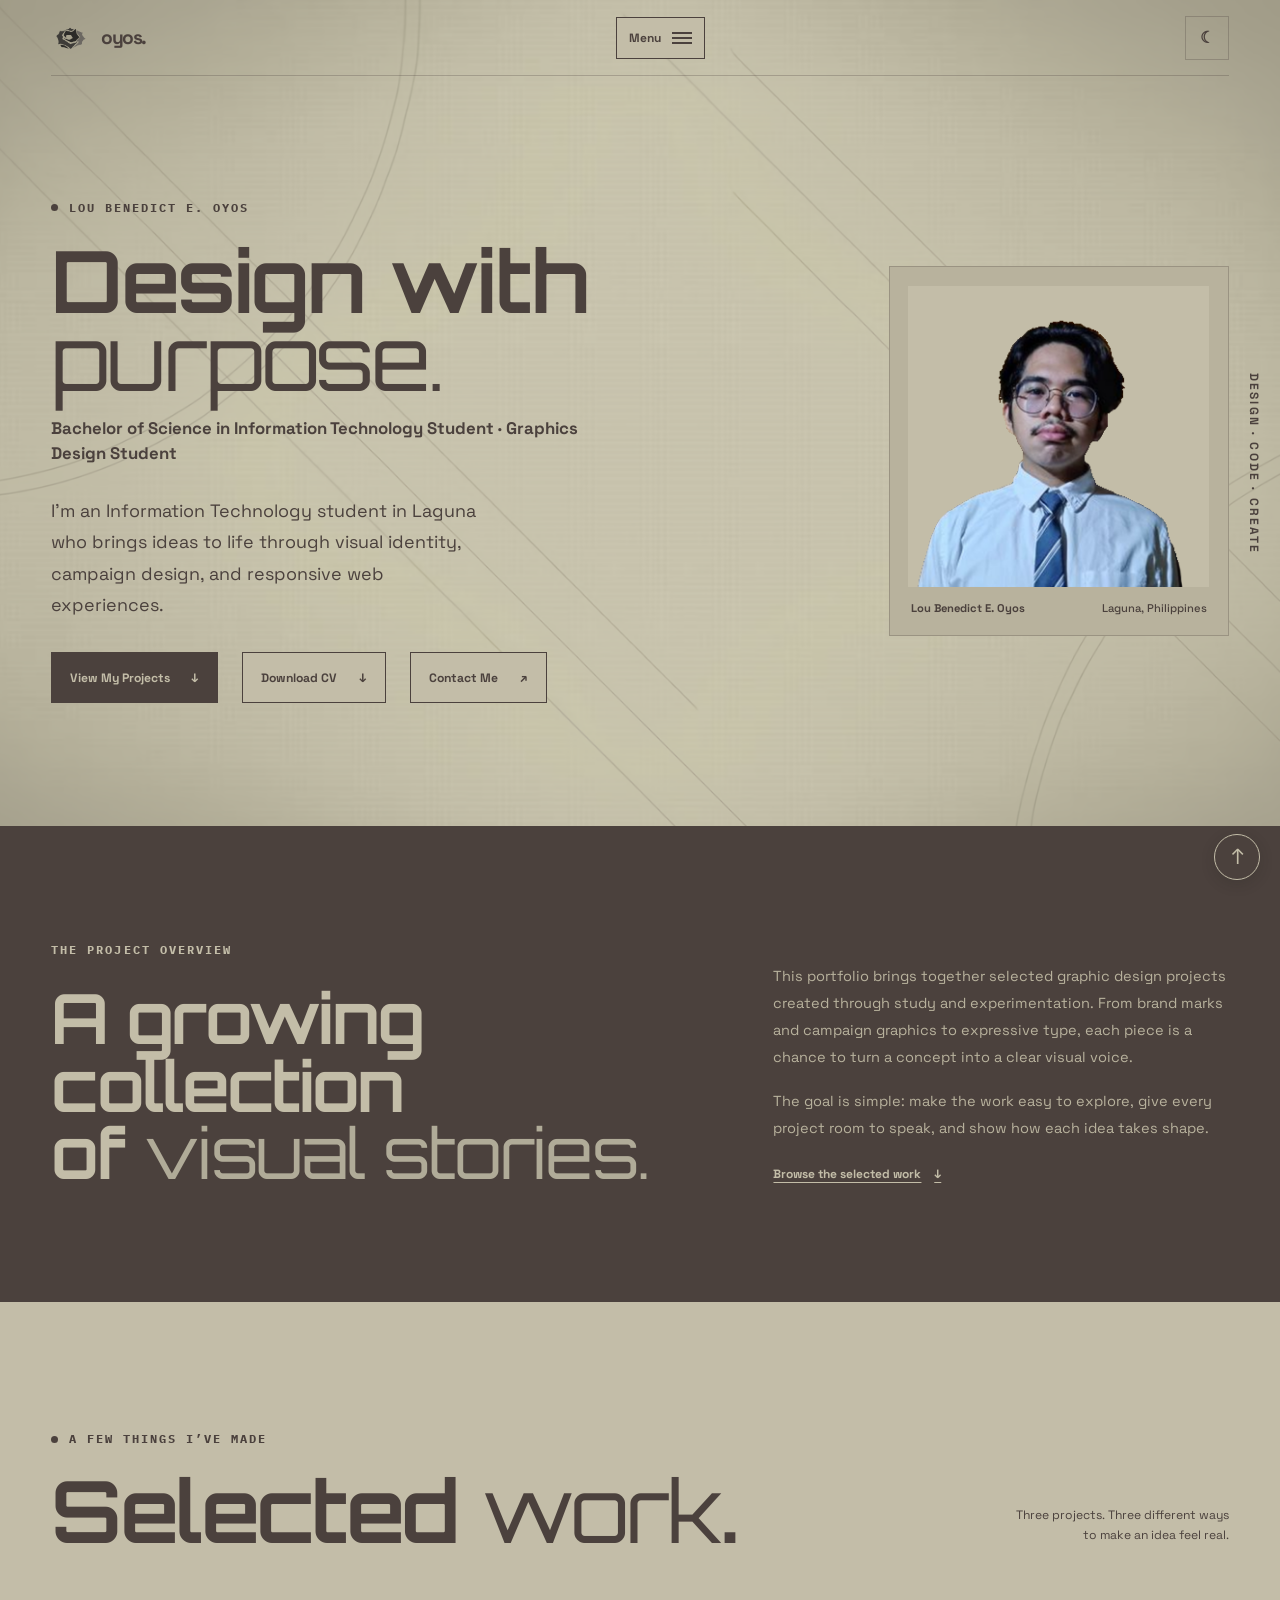
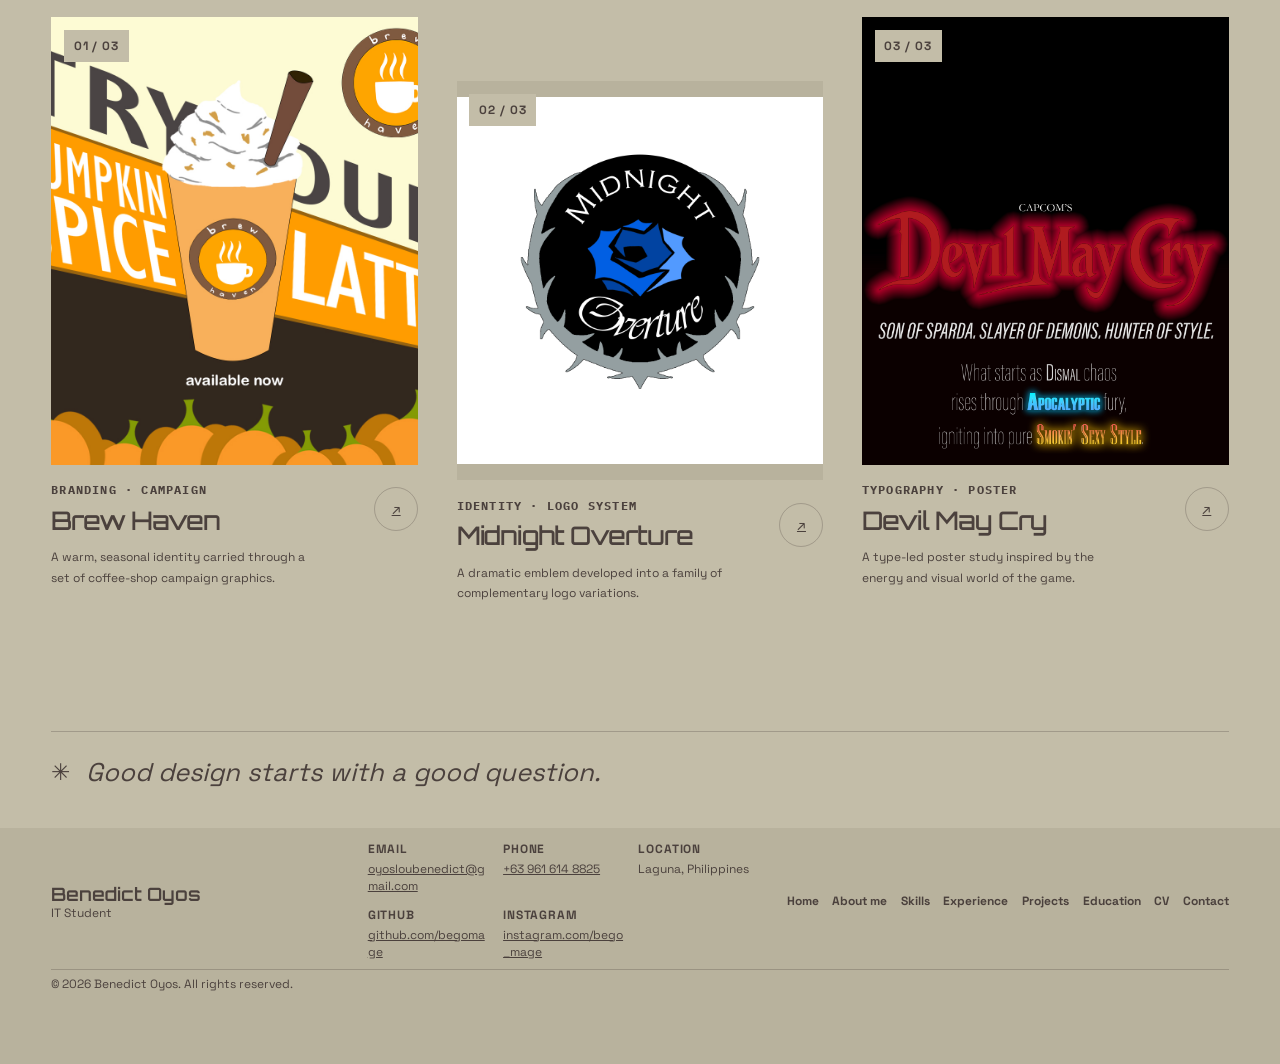
==== commit 6948f987: "Add files via upload" ====
--- a/Final Project Oyos/index.html
+++ b/Final Project Oyos/index.html
@@ -8,7 +8,20 @@
       name="description"
       content="A graphic design portfolio by Oyos, featuring visual identities, campaign graphics, and typography."
     >
-    <title>Oyos — Graphic Design Portfolio</title>
+    <title>Benedict Oyos | IT Student &amp; Graphic Design Portfolio</title>
+    <link rel="canonical" href="https://oyosportfolio.vercel.app/">
+    <meta name="keywords" content="Benedict Oyos, IT student, graphic design, portfolio, visual identity, typography, front-end development, Laguna Philippines">
+    <meta property="og:type" content="website">
+    <meta property="og:site_name" content="Benedict Oyos Portfolio">
+    <meta property="og:title" content="Benedict Oyos | IT Student &amp; Graphic Design Portfolio">
+    <meta property="og:description" content="Explore visual identity, campaign design, typography, and web projects by Benedict Oyos, an IT student and graphic designer in Laguna, Philippines.">
+    <meta property="og:url" content="https://oyosportfolio.vercel.app/">
+    <meta property="og:image" content="https://oyosportfolio.vercel.app/assets/profile-photo.png">
+    <meta property="og:image:alt" content="Portrait of Lou Benedict E. Oyos">
+    <meta name="twitter:card" content="summary_large_image">
+    <meta name="twitter:title" content="Benedict Oyos | IT Student &amp; Graphic Design Portfolio">
+    <meta name="twitter:description" content="Explore visual identity, campaign design, typography, and web projects by Benedict Oyos.">
+    <meta name="twitter:image" content="https://oyosportfolio.vercel.app/assets/profile-photo.png">
     <script>
       try {
         const theme = window.localStorage.getItem("oyos-theme");
@@ -62,7 +75,7 @@
         <div class="hero-copy">
           <p class="eyebrow"><span class="eyebrow-dot"></span> Lou Benedict E. Oyos</p>
           <h1 id="hero-title">Design with<br><em>purpose.</em></h1>
-          <p class="hero-title">IT Student · Graphic Designer · Front-End Developer</p>
+          <p class="hero-title">Bachelor of Science in Information Technology Student · Graphics Design Student</p>
           <p class="hero-intro">
             I’m an Information Technology student in Laguna who brings ideas to
             life through visual identity, campaign design, and responsive web
@@ -73,7 +86,6 @@
             <a class="button button-outline" href="assets/cv%20oyos%20last.pdf" download="Lou-Benedict-Oyos-CV.pdf">Download CV <span aria-hidden="true">↓</span></a>
             <a class="button button-outline" href="contact.html">Contact Me <span aria-hidden="true">↗</span></a>
           </div>
-          <p class="hero-note"><span aria-hidden="true">✳</span> Thoughtful design, built for people.</p>
         </div>
 
         <div class="hero-visual hero-visual-profile">
--- a/Final Project Oyos/styles.css
+++ b/Final Project Oyos/styles.css
@@ -73,6 +73,66 @@
   font-family: var(--sans);
 }
 
+main {
+  animation: page-arrive 420ms ease-out both;
+}
+
+@keyframes page-arrive {
+  from {
+    opacity: 0;
+    transform: translateY(8px);
+  }
+
+  to {
+    opacity: 1;
+    transform: translateY(0);
+  }
+}
+
+.text-glitch-in {
+  animation: text-glitch-in 780ms cubic-bezier(0.2, 0.7, 0.2, 1) backwards;
+  animation-delay: var(--glitch-delay, 0ms);
+}
+
+@keyframes text-glitch-in {
+  0% {
+    clip-path: inset(0 100% 0 0);
+    opacity: 0;
+    text-shadow: -3px 0 var(--palette-muted), 3px 0 var(--palette-light);
+    transform: translateX(-8px) skewX(-4deg);
+  }
+
+  14% {
+    clip-path: inset(12% 0 68% 0);
+    opacity: 1;
+    transform: translateX(5px) skewX(3deg);
+  }
+
+  28% {
+    clip-path: inset(58% 0 18% 0);
+    text-shadow: 3px 0 var(--palette-muted), -3px 0 var(--palette-light);
+    transform: translateX(-4px);
+  }
+
+  42% {
+    clip-path: inset(28% 0 46% 0);
+    transform: translateX(2px) skewX(-2deg);
+  }
+
+  58% {
+    clip-path: inset(0);
+    text-shadow: -1px 0 var(--palette-muted), 1px 0 var(--palette-light);
+    transform: translateX(-1px);
+  }
+
+  100% {
+    clip-path: inset(0);
+    opacity: 1;
+    text-shadow: none;
+    transform: none;
+  }
+}
+
 a {
   color: inherit;
 }
@@ -136,6 +196,10 @@
   flex: 0 0 auto;
   object-fit: contain;
   filter: grayscale(1) sepia(0.25) brightness(0.68);
+}
+
+:root[data-theme="dark"] .wordmark-mark {
+  filter: grayscale(1) brightness(0) invert(68%) sepia(12%);
 }
 
 .wordmark-period,
@@ -367,14 +431,10 @@
   position: relative;
   width: min(100%, 465px);
   justify-self: end;
-  padding: clamp(0.8rem, 2vw, 1.4rem);
-  border: 1px solid var(--line);
-  background: var(--surface);
 }
 
 .hero-visual-profile {
-  width: min(100%, 380px);
-  background: var(--paper-deep);
+  width: min(100%, 340px);
 }
 
 .hero-art {
@@ -391,15 +451,28 @@
 }
 
 .hero-art.hero-profile {
-  padding: 0;
-  background: transparent;
+  position: relative;
+  margin: 0;
+  padding: clamp(0.7rem, 2vw, 1.15rem);
+  border: 1px solid var(--line);
+  background: var(--paper-deep);
 }
 
 .hero-profile img {
   aspect-ratio: 1 / 1;
-  background: transparent;
+  background: var(--paper);
   object-fit: contain;
   mix-blend-mode: normal;
+}
+
+.hero-art.hero-profile figcaption {
+  gap: 0.75rem;
+  padding: 0.85rem 0.15rem 0.1rem;
+  font-size: 0.7rem;
+}
+
+.hero-art.hero-profile figcaption > span:last-child {
+  font-size: 0.7rem;
 }
 
 .hero-art figcaption {
@@ -422,31 +495,6 @@
   color: var(--ink);
 }
 
-.hero-stamp {
-  position: absolute;
-  z-index: 1;
-  top: -27px;
-  right: -27px;
-  display: grid;
-  width: 82px;
-  height: 82px;
-  align-content: center;
-  justify-items: center;
-  border-radius: 50%;
-  background: var(--accent-dark);
-  color: var(--paper);
-  font-size: 0.75rem;
-  font-weight: 800;
-  letter-spacing: 0.12em;
-  line-height: 1.4;
-  transform: rotate(10deg);
-}
-
-.hero-stamp-star {
-  margin-top: 0.1rem;
-  font-size: 0.95rem;
-}
-
 .hero-side-note {
   position: absolute;
   right: -2.1rem;
@@ -470,8 +518,17 @@
   color: var(--ink);
 }
 
+:root[data-theme="dark"] .overview-band .eyebrow-light,
+:root[data-theme="dark"] .about-bio-band .eyebrow-light {
+  color: var(--ink);
+}
+
 :root[data-theme="dark"] .overview-copy p,
 :root[data-theme="dark"] .about-bio-copy p {
+  color: var(--ink);
+}
+
+:root[data-theme="dark"] .about-bio-copy strong {
   color: var(--ink);
 }
 
@@ -589,7 +646,6 @@
 
 .project-card:nth-child(2) .project-image img {
   object-fit: contain;
-  mix-blend-mode: multiply;
 }
 
 .project-card:nth-child(3) .project-image img {
@@ -657,6 +713,17 @@
   padding-block: clamp(4rem, 9vw, 7rem) 3.5rem;
 }
 
+.about-intro-layout {
+  display: grid;
+  grid-template-columns: minmax(0, 1fr) minmax(220px, 0.55fr);
+  align-items: center;
+  gap: clamp(2.5rem, 8vw, 7rem);
+}
+
+.about-intro-copy {
+  padding-block: 1rem;
+}
+
 .about-intro h1 {
   margin: 0;
   font-size: clamp(3.8rem, 8vw, 7rem);
@@ -681,6 +748,37 @@
   line-height: 1.75;
 }
 
+.about-portrait {
+  width: min(100%, 340px);
+  justify-self: end;
+  margin: 0;
+  padding: clamp(0.7rem, 2vw, 1.15rem);
+  border: 1px solid var(--line);
+  background: var(--paper-deep);
+}
+
+.about-portrait img {
+  width: 100%;
+  aspect-ratio: 1 / 1;
+  background: var(--paper);
+  object-fit: contain;
+}
+
+.about-portrait figcaption {
+  display: flex;
+  justify-content: space-between;
+  gap: 0.75rem;
+  padding: 0.85rem 0.15rem 0.1rem;
+  font-size: 0.7rem;
+  font-weight: 700;
+}
+
+.about-portrait figcaption span:last-child {
+  color: var(--ink-soft);
+  font-weight: 500;
+  text-align: right;
+}
+
 .about-details {
   padding-block: 1rem clamp(4rem, 8vw, 7rem);
 }
@@ -717,17 +815,24 @@
 
 .about-info-grid {
   display: grid;
-  grid-template-columns: repeat(3, minmax(0, 1fr));
-  gap: 1px;
-  margin: 0;
+  grid-template-columns: repeat(4, minmax(0, 1fr));
+  gap: 0.75rem;
+  margin: 0;
+}
+
+.about-info-item {
+  position: relative;
+  min-width: 0;
+  min-height: 132px;
+  padding: 1.15rem;
   border: 1px solid var(--line);
-  background: var(--line);
-}
-
-.about-info-item {
-  min-width: 0;
-  padding: 1.25rem;
-  background: var(--paper);
+  background: var(--surface);
+  transition: transform 180ms ease, background 180ms ease;
+}
+
+.about-info-item:hover {
+  transform: translateY(-3px);
+  background: var(--surface-hover);
 }
 
 .about-info-item dt {
@@ -898,6 +1003,11 @@
   color: var(--palette-muted);
 }
 
+.about-bio-copy {
+  padding-left: clamp(1.25rem, 3vw, 2.5rem);
+  border-left: 1px solid rgba(195, 189, 168, 0.35);
+}
+
 .about-bio-copy p {
   margin: 0 0 1.1rem;
   color: var(--palette-mid);
@@ -982,13 +1092,26 @@
 }
 
 .experience-card {
+  position: relative;
   padding: clamp(1.25rem, 3vw, 2rem);
   border: 1px solid var(--line);
-  background: var(--surface);
+  border-left: 3px solid var(--accent);
+  background: var(--paper);
+  box-shadow: 0 12px 32px rgba(37, 35, 31, 0.08);
+  transition: transform 200ms ease, box-shadow 200ms ease;
+}
+
+.experience-card:hover {
+  transform: translateY(-3px);
+  box-shadow: 0 16px 38px rgba(37, 35, 31, 0.14);
 }
 
 .experience-date {
-  margin: 0 0 0.85rem;
+  display: inline-flex;
+  margin: 0 0 1rem;
+  padding: 0.45rem 0.7rem;
+  border: 1px solid var(--line);
+  background: var(--paper-deep);
   color: var(--ink-soft);
   font-family: var(--mono);
   font-size: 0.75rem;
@@ -1068,8 +1191,12 @@
 }
 
 .skill-category {
-  padding-block: 2.5rem;
-  border-top: 1px solid var(--line);
+  position: relative;
+  margin-top: 1.2rem;
+  padding: clamp(1.25rem, 3vw, 2rem);
+  border: 1px solid var(--line);
+  border-top: 3px solid var(--accent);
+  background: var(--surface);
 }
 
 .skill-category-heading {
@@ -1108,39 +1235,204 @@
   margin: 0;
   padding: 0;
   list-style: none;
+  counter-reset: skill-item;
 }
 
 .skill-card {
   display: flex;
   min-height: 78px;
   align-items: center;
-  gap: 0.8rem;
-  padding: 1rem;
+  gap: 0.65rem;
+  padding: 0.9rem;
   border: 1px solid var(--line);
   background: var(--surface);
   font-family: var(--sans);
   font-size: 1rem;
   line-height: 1.35;
-  transition: transform 180ms ease, background 180ms ease;
+  counter-increment: skill-item;
+  transition: transform 180ms ease, background 180ms ease, border-color 180ms ease;
 }
 
 .skill-card::before {
-  width: 8px;
-  height: 8px;
+  display: grid;
+  width: 1.8rem;
+  height: 1.8rem;
   flex: 0 0 auto;
+  place-items: center;
+  border: 1px solid var(--line);
   border-radius: 50%;
-  background: var(--accent);
-  content: "";
+  background: var(--paper);
+  color: var(--accent);
+  content: counter(skill-item, decimal-leading-zero);
+  font-family: var(--mono);
+  font-size: 0.58rem;
+  transition: background 180ms ease, color 180ms ease;
 }
 
 .skill-card:hover {
   transform: translateY(-2px);
   background: var(--surface-hover);
+  border-color: var(--accent);
+}
+
+.skill-card:hover::before {
+  background: var(--accent);
+  color: var(--paper);
 }
 
 .skill-category-professional .skill-card::before {
-  border-radius: 0;
-  transform: rotate(45deg);
+  border-radius: 50%;
+}
+
+.education-details + .education-details {
+  padding-top: 0;
+}
+
+.education-credentials .about-info-grid {
+  grid-template-columns: repeat(2, minmax(0, 1fr));
+}
+
+.education-timeline {
+  display: grid;
+  grid-template-columns: repeat(2, minmax(0, 1fr));
+  gap: 1rem;
+  margin: 0;
+  padding: 0;
+  list-style: none;
+}
+
+.education-entry {
+  min-width: 0;
+}
+
+.education-card {
+  height: 100%;
+  min-height: 190px;
+  padding: clamp(1.2rem, 3vw, 1.8rem);
+  border: 1px solid var(--line);
+  border-top: 3px solid var(--line);
+  background: var(--paper);
+  box-shadow: 0 10px 28px rgba(37, 35, 31, 0.07);
+  transition: transform 200ms ease, border-color 200ms ease, box-shadow 200ms ease;
+}
+
+.education-card:hover {
+  transform: translateY(-3px);
+  border-top-color: var(--accent);
+  box-shadow: 0 15px 34px rgba(37, 35, 31, 0.12);
+}
+
+.education-entry-current .education-card {
+  border-top-color: var(--accent);
+  background: var(--surface);
+}
+
+.education-date {
+  display: flex;
+  align-items: center;
+  justify-content: space-between;
+  gap: 1rem;
+  margin: 0 0 1.4rem;
+  color: var(--ink-soft);
+  font-family: var(--mono);
+  font-size: 0.75rem;
+  font-weight: 600;
+  letter-spacing: 0.04em;
+}
+
+.education-date span {
+  padding: 0.35rem 0.55rem;
+  border: 1px solid var(--line);
+  background: var(--paper);
+  font-size: 0.65rem;
+  letter-spacing: 0.1em;
+  text-transform: uppercase;
+}
+
+.education-card h3 {
+  margin: 0;
+  font-size: clamp(1.2rem, 2vw, 1.55rem);
+  line-height: 1.3;
+}
+
+.education-school {
+  margin: 0.55rem 0 0;
+  color: var(--ink-soft);
+  font-size: 0.9rem;
+  font-weight: 600;
+  line-height: 1.55;
+}
+
+.education-detail {
+  margin: 0.7rem 0 0;
+  color: var(--ink-soft);
+  font-size: 0.78rem;
+  line-height: 1.6;
+}
+
+.cv-section {
+  padding-block: 0.5rem clamp(4rem, 8vw, 7rem);
+}
+
+.cv-preview {
+  display: grid;
+  grid-template-columns: minmax(0, 1.05fr) minmax(0, 0.95fr);
+  min-height: 400px;
+  border: 1px solid var(--line);
+  background: var(--paper);
+  box-shadow: 0 18px 48px rgba(37, 35, 31, 0.12);
+}
+
+.cv-preview-document {
+  min-width: 0;
+  min-height: 520px;
+  padding: 1rem;
+  background: var(--paper-deep);
+}
+
+.cv-preview-document iframe {
+  display: block;
+  width: 100%;
+  height: 100%;
+  min-height: 488px;
+  border: 0;
+  background: var(--paper);
+}
+
+.cv-preview-copy {
+  display: flex;
+  align-items: flex-start;
+  justify-content: center;
+  flex-direction: column;
+  padding: clamp(1.5rem, 5vw, 4rem);
+}
+
+.cv-preview-copy h2 {
+  margin: 0;
+  font-size: clamp(2.4rem, 5vw, 4.2rem);
+  letter-spacing: -0.07em;
+  line-height: 1;
+}
+
+.cv-preview-copy h2 em {
+  color: var(--accent);
+  font-family: var(--display);
+  font-weight: 400;
+}
+
+.cv-preview-copy > p:not(.eyebrow) {
+  max-width: 34ch;
+  margin: 1.2rem 0 0;
+  color: var(--ink-soft);
+  font-size: 0.9rem;
+  line-height: 1.75;
+}
+
+.cv-preview-copy .hero-actions {
+  align-items: flex-start;
+  flex-direction: column;
+  gap: 1rem;
+  margin-top: 1.7rem;
 }
 
 .projects-intro {
@@ -1725,6 +2017,23 @@
     min-height: 76px;
   }
 
+  .about-intro-layout {
+    grid-template-columns: minmax(0, 1fr) minmax(200px, 0.65fr);
+    gap: 2rem;
+  }
+
+  .cv-preview {
+    grid-template-columns: minmax(0, 1fr) minmax(0, 0.9fr);
+  }
+
+  .cv-preview-document {
+    min-height: 440px;
+  }
+
+  .cv-preview-document iframe {
+    min-height: 408px;
+  }
+
   .hero {
     min-height: auto;
     grid-template-columns: 1fr 0.88fr;
@@ -1978,6 +2287,10 @@
     justify-self: center;
   }
 
+  .hero-visual-profile {
+    order: -1;
+  }
+
   .overview-layout {
     grid-template-columns: 1fr;
     gap: 2.2rem;
@@ -1987,8 +2300,18 @@
     padding-block: 3.5rem 2.5rem;
   }
 
+  .about-intro-layout {
+    grid-template-columns: 1fr;
+    gap: 2.5rem;
+  }
+
   .about-intro h1 {
     font-size: clamp(3.6rem, 16vw, 5.2rem);
+  }
+
+  .about-portrait {
+    width: min(82%, 330px);
+    justify-self: center;
   }
 
   .about-section-heading {
@@ -2016,6 +2339,31 @@
     grid-template-columns: 1fr;
   }
 
+  .education-timeline {
+    grid-template-columns: 1fr;
+  }
+
+  .education-card {
+    min-height: 0;
+  }
+
+  .cv-preview {
+    grid-template-columns: 1fr;
+  }
+
+  .cv-preview-document {
+    min-height: 520px;
+    padding: 0.75rem;
+  }
+
+  .cv-preview-document iframe {
+    min-height: 488px;
+  }
+
+  .cv-preview-copy {
+    padding: 1.5rem;
+  }
+
   .about-info-item {
     padding: 1.1rem;
   }
@@ -2025,6 +2373,10 @@
     gap: 2rem;
   }
 
+  .about-bio-copy {
+    padding-left: 1.1rem;
+  }
+
   .project-detail-intro {
     padding-block: 3.5rem 2rem;
   }
@@ -2100,7 +2452,7 @@
   }
 
   .skills-intro h1 {
-    font-size: clamp(3.4rem, 14vw, 5rem);
+    font-size: clamp(2.8rem, 12vw, 4.5rem);
   }
 
   .skill-category-heading {
@@ -2198,11 +2550,23 @@
   }
 }
 
+@media (max-width: 360px) {
+  .skills-intro h1 {
+    font-size: clamp(2.2rem, 11vw, 2.6rem);
+  }
+
+  .skill-grid {
+    grid-template-columns: 1fr;
+  }
+}
+
 @media (prefers-reduced-motion: reduce) {
   *,
   *::before,
   *::after {
     scroll-behavior: auto !important;
     transition-duration: 0.01ms !important;
-  }
-}
+    animation-duration: 0.01ms !important;
+    animation-iteration-count: 1 !important;
+  }
+}
